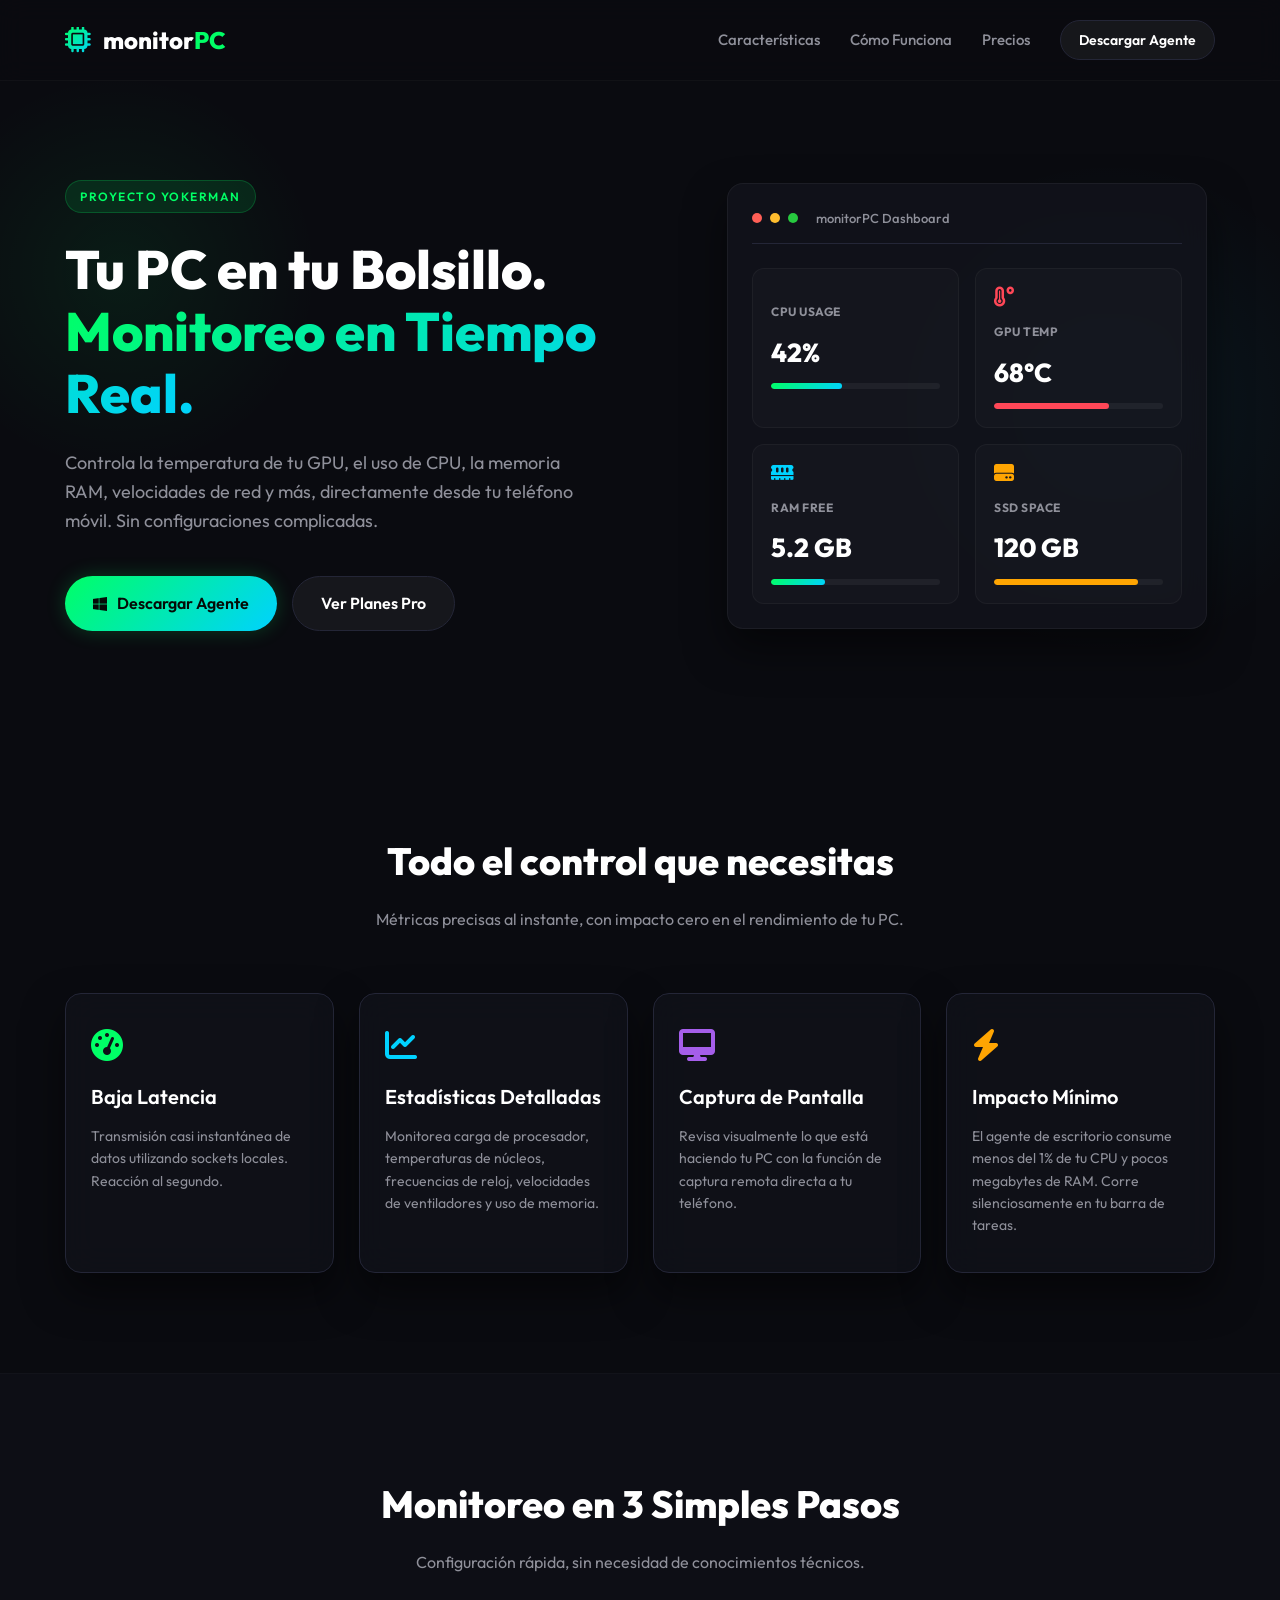
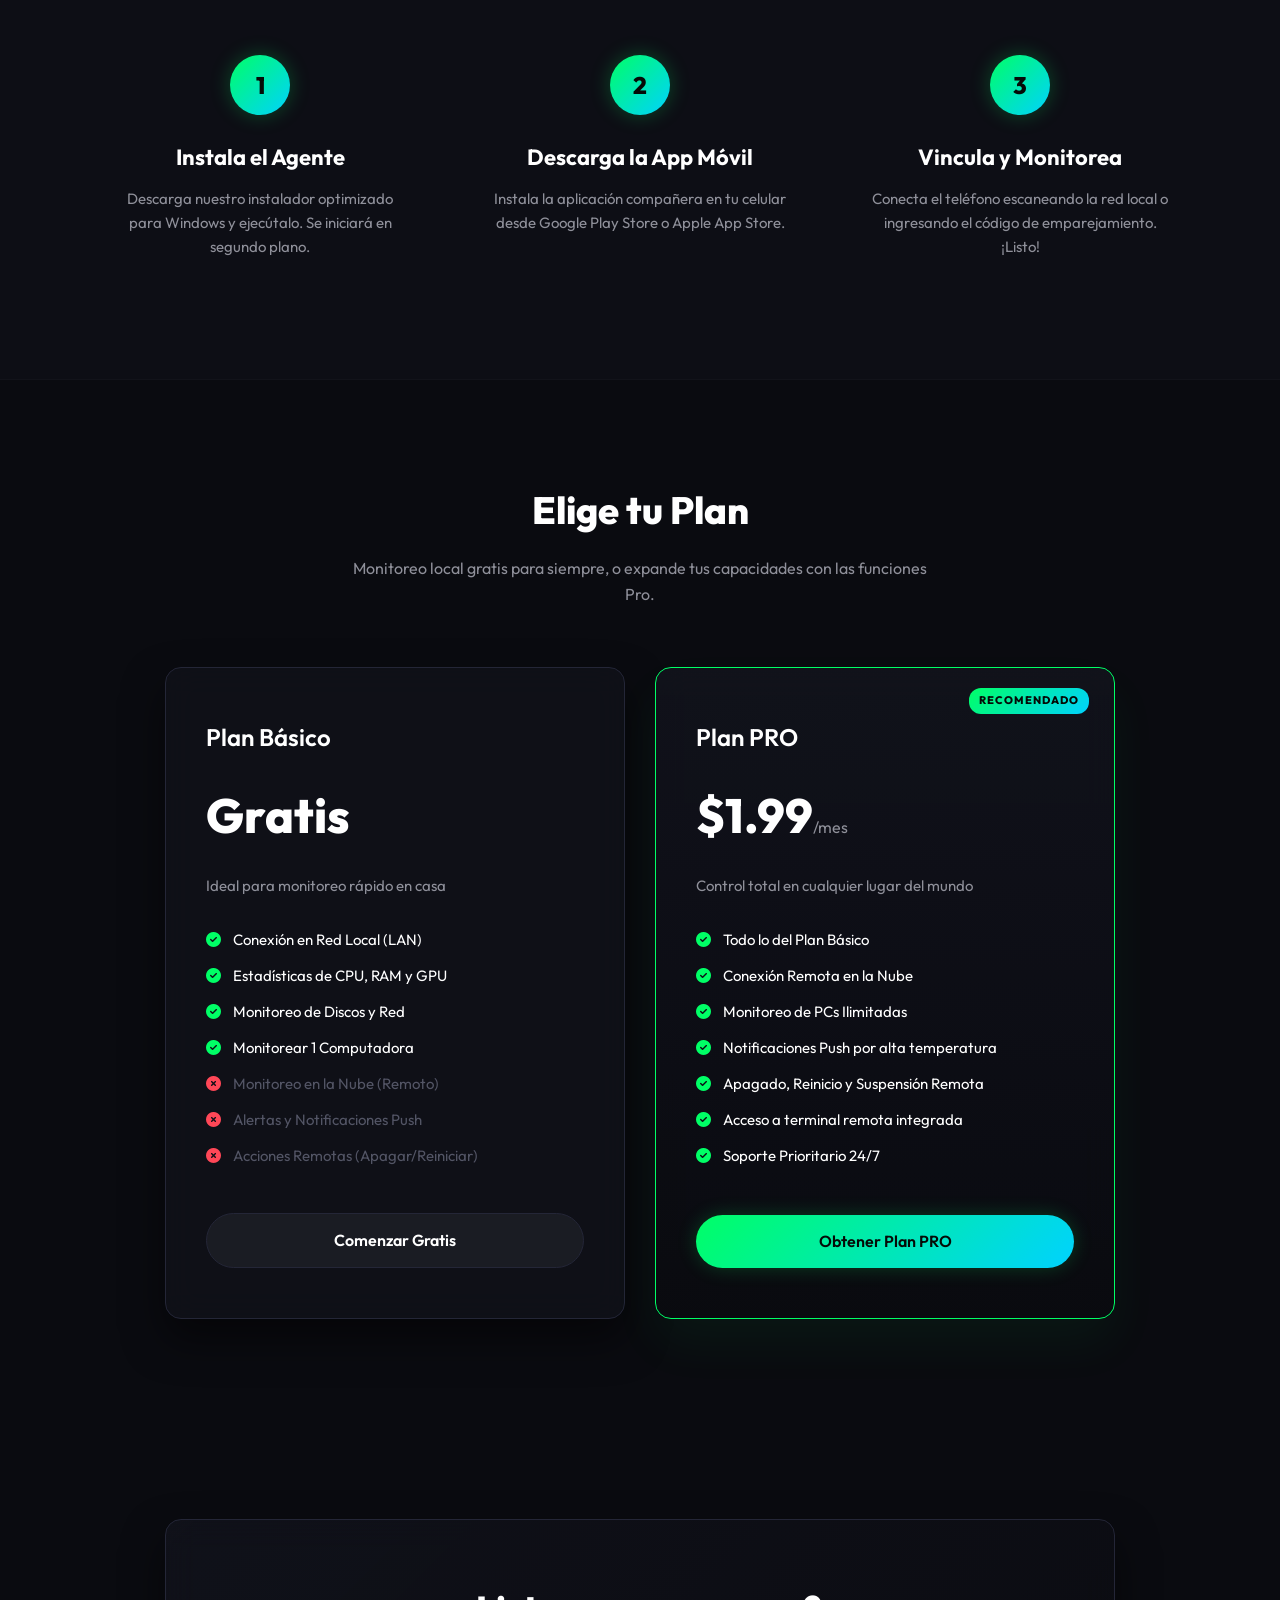
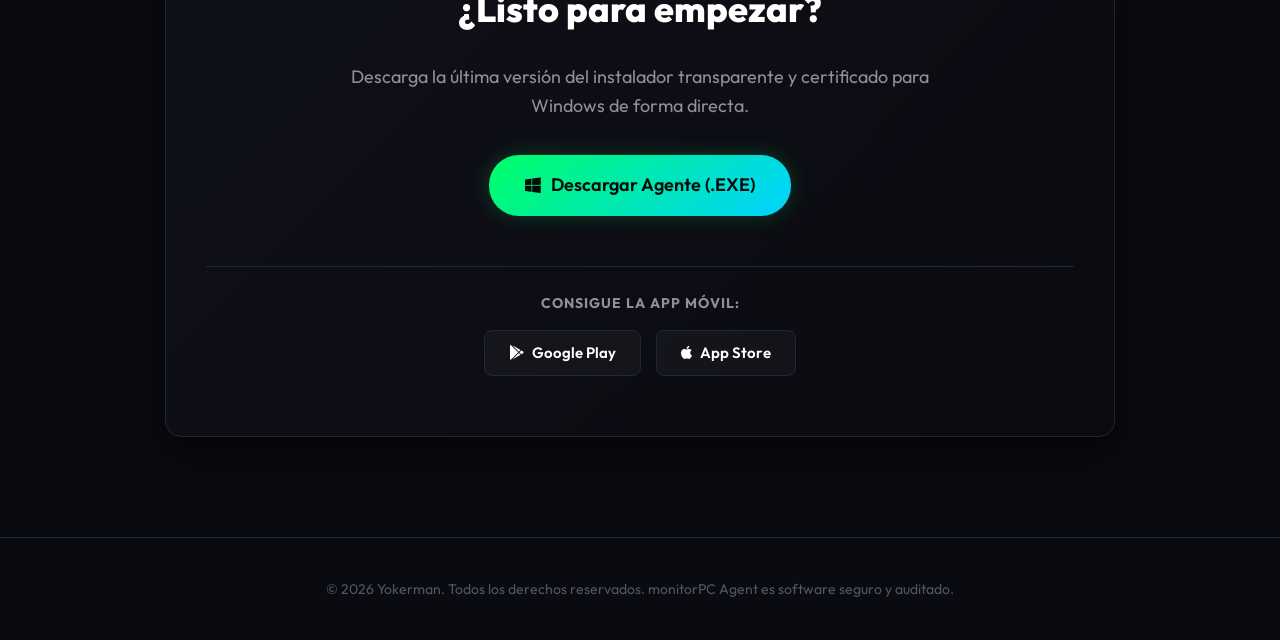
==== landing_page/index.html @ eb31f215 "Implement Freemium licensing logic and update compiled binaries" ====
<!DOCTYPE html>
<html lang="es">
<head>
    <meta charset="UTF-8">
    <meta name="viewport" content="width=device-width, initial-scale=1.0">
    <title>monitorPC | Monitor de Hardware en Tiempo Real</title>
    <!-- Google Fonts: Outfit -->
    <link rel="preconnect" href="https://fonts.googleapis.com">
    <link rel="preconnect" href="https://fonts.gstatic.com" crossorigin>
    <link href="https://fonts.googleapis.com/css2?family=Outfit:wght@300;400;600;800&display=swap" rel="stylesheet">
    <!-- FontAwesome for Icons -->
    <link rel="stylesheet" href="https://cdnjs.cloudflare.com/ajax/libs/font-awesome/6.4.0/css/all.min.css">
    <link rel="stylesheet" href="style.css">
</head>
<body>

    <!-- Header / Navbar -->
    <header>
        <div class="nav-container">
            <a href="#" class="logo">
                <i class="fa-solid fa-microchip logo-icon"></i>
                <span>monitor<span>PC</span></span>
            </a>
            <nav>
                <a href="#features">Características</a>
                <a href="#how-it-works">Cómo Funciona</a>
                <a href="#pricing">Precios</a>
                <a href="#download" class="btn-secondary">Descargar Agente</a>
            </nav>
        </div>
    </header>

    <!-- Hero Section -->
    <section class="hero">
        <div class="hero-glow-1"></div>
        <div class="hero-glow-2"></div>
        <div class="hero-content">
            <div class="badge">PROYECTO YOKERMAN</div>
            <h1>Tu PC en tu Bolsillo.<br><span>Monitoreo en Tiempo Real.</span></h1>
            <p>Controla la temperatura de tu GPU, el uso de CPU, la memoria RAM, velocidades de red y más, directamente desde tu teléfono móvil. Sin configuraciones complicadas.</p>
            <div class="hero-ctas">
                <a href="#download" class="btn-primary">
                    <i class="fa-brands fa-windows"></i> Descargar Agente
                </a>
                <a href="#pricing" class="btn-secondary">
                    Ver Planes Pro
                </a>
            </div>
        </div>
        <div class="hero-preview">
            <div class="preview-card glass">
                <div class="card-header">
                    <span class="dot red"></span>
                    <span class="dot yellow"></span>
                    <span class="dot green"></span>
                    <span class="window-title">monitorPC Dashboard</span>
                </div>
                <div class="metrics-grid">
                    <div class="metric-box">
                        <i class="fa-solid fa-processor icon-cpu"></i>
                        <h4>CPU Usage</h4>
                        <div class="metric-value">42%</div>
                        <div class="progress-bar"><span style="width: 42%"></span></div>
                    </div>
                    <div class="metric-box">
                        <i class="fa-solid fa-temperature-high icon-temp"></i>
                        <h4>GPU Temp</h4>
                        <div class="metric-value">68°C</div>
                        <div class="progress-bar"><span style="width: 68%; background: #ff4757;"></span></div>
                    </div>
                    <div class="metric-box">
                        <i class="fa-solid fa-memory icon-ram"></i>
                        <h4>RAM Free</h4>
                        <div class="metric-value">5.2 GB</div>
                        <div class="progress-bar"><span style="width: 32%"></span></div>
                    </div>
                    <div class="metric-box">
                        <i class="fa-solid fa-hard-drive icon-disk"></i>
                        <h4>SSD Space</h4>
                        <div class="metric-value">120 GB</div>
                        <div class="progress-bar"><span style="width: 85%; background: #ffa502;"></span></div>
                    </div>
                </div>
            </div>
        </div>
    </section>

    <!-- Features Section -->
    <section id="features" class="features">
        <div class="section-title">
            <h2>Todo el control que necesitas</h2>
            <p>Métricas precisas al instante, con impacto cero en el rendimiento de tu PC.</p>
        </div>
        <div class="features-grid">
            <div class="feature-card glass">
                <i class="fa-solid fa-gauge-high card-icon green-icon"></i>
                <h3>Baja Latencia</h3>
                <p>Transmisión casi instantánea de datos utilizando sockets locales. Reacción al segundo.</p>
            </div>
            <div class="feature-card glass">
                <i class="fa-solid fa-chart-line card-icon blue-icon"></i>
                <h3>Estadísticas Detalladas</h3>
                <p>Monitorea carga de procesador, temperaturas de núcleos, frecuencias de reloj, velocidades de ventiladores y uso de memoria.</p>
            </div>
            <div class="feature-card glass">
                <i class="fa-solid fa-desktop card-icon purple-icon"></i>
                <h3>Captura de Pantalla</h3>
                <p>Revisa visualmente lo que está haciendo tu PC con la función de captura remota directa a tu teléfono.</p>
            </div>
            <div class="feature-card glass">
                <i class="fa-solid fa-bolt card-icon gold-icon"></i>
                <h3>Impacto Mínimo</h3>
                <p>El agente de escritorio consume menos del 1% de tu CPU y pocos megabytes de RAM. Corre silenciosamente en tu barra de tareas.</p>
            </div>
        </div>
    </section>

    <!-- How It Works Section -->
    <section id="how-it-works" class="how-it-works">
        <div class="section-title">
            <h2>Monitoreo en 3 Simples Pasos</h2>
            <p>Configuración rápida, sin necesidad de conocimientos técnicos.</p>
        </div>
        <div class="steps-container">
            <div class="step-card">
                <div class="step-num">1</div>
                <h3>Instala el Agente</h3>
                <p>Descarga nuestro instalador optimizado para Windows y ejecútalo. Se iniciará en segundo plano.</p>
            </div>
            <div class="step-card">
                <div class="step-num">2</div>
                <h3>Descarga la App Móvil</h3>
                <p>Instala la aplicación compañera en tu celular desde Google Play Store o Apple App Store.</p>
            </div>
            <div class="step-card">
                <div class="step-num">3</div>
                <h3>Vincula y Monitorea</h3>
                <p>Conecta el teléfono escaneando la red local o ingresando el código de emparejamiento. ¡Listo!</p>
            </div>
        </div>
    </section>

    <!-- Pricing (Freemium Table) Section -->
    <section id="pricing" class="pricing">
        <div class="section-title">
            <h2>Elige tu Plan</h2>
            <p>Monitoreo local gratis para siempre, o expande tus capacidades con las funciones Pro.</p>
        </div>
        <div class="pricing-container">
            <!-- Free Plan -->
            <div class="price-card glass">
                <h3>Plan Básico</h3>
                <div class="price">Gratis</div>
                <p class="price-desc">Ideal para monitoreo rápido en casa</p>
                <ul>
                    <li><i class="fa-solid fa-circle-check text-green"></i> Conexión en Red Local (LAN)</li>
                    <li><i class="fa-solid fa-circle-check text-green"></i> Estadísticas de CPU, RAM y GPU</li>
                    <li><i class="fa-solid fa-circle-check text-green"></i> Monitoreo de Discos y Red</li>
                    <li><i class="fa-solid fa-circle-check text-green"></i> Monitorear 1 Computadora</li>
                    <li class="disabled"><i class="fa-solid fa-circle-xmark text-red"></i> Monitoreo en la Nube (Remoto)</li>
                    <li class="disabled"><i class="fa-solid fa-circle-xmark text-red"></i> Alertas y Notificaciones Push</li>
                    <li class="disabled"><i class="fa-solid fa-circle-xmark text-red"></i> Acciones Remotas (Apagar/Reiniciar)</li>
                </ul>
                <a href="#download" class="btn-secondary">Comenzar Gratis</a>
            </div>

            <!-- Pro Plan -->
            <div class="price-card glass premium">
                <div class="popular-tag">RECOMENDADO</div>
                <h3>Plan PRO</h3>
                <div class="price">$1.99<span>/mes</span></div>
                <p class="price-desc">Control total en cualquier lugar del mundo</p>
                <ul>
                    <li><i class="fa-solid fa-circle-check text-green"></i> Todo lo del Plan Básico</li>
                    <li><i class="fa-solid fa-circle-check text-green"></i> Conexión Remota en la Nube</li>
                    <li><i class="fa-solid fa-circle-check text-green"></i> Monitoreo de PCs Ilimitadas</li>
                    <li><i class="fa-solid fa-circle-check text-green"></i> Notificaciones Push por alta temperatura</li>
                    <li><i class="fa-solid fa-circle-check text-green"></i> Apagado, Reinicio y Suspensión Remota</li>
                    <li><i class="fa-solid fa-circle-check text-green"></i> Acceso a terminal remota integrada</li>
                    <li><i class="fa-solid fa-circle-check text-green"></i> Soporte Prioritario 24/7</li>
                </ul>
                <a href="#" class="btn-primary">Obtener Plan PRO</a>
            </div>
        </div>
    </section>

    <!-- Download Section -->
    <section id="download" class="download-section">
        <div class="download-container glass">
            <h2>¿Listo para empezar?</h2>
            <p>Descarga la última versión del instalador transparente y certificado para Windows de forma directa.</p>
            <div class="download-buttons">
                <a href="https://github.com/Yokerman41/monitorpc-agent/releases/download/v1.0.0/Instalador-monitorPC-Agent.exe" class="btn-primary">
                    <i class="fa-brands fa-windows"></i> Descargar Agente (.EXE)
                </a>
            </div>
            <div class="app-stores">
                <h4>Consigue la App Móvil:</h4>
                <div class="stores-badges">
                    <a href="#" class="store-badge"><i class="fa-brands fa-google-play"></i> Google Play</a>
                    <a href="#" class="store-badge"><i class="fa-brands fa-apple"></i> App Store</a>
                </div>
            </div>
        </div>
    </section>

    <!-- Footer -->
    <footer>
        <div class="footer-container">
            <p>&copy; 2026 Yokerman. Todos los derechos reservados. monitorPC Agent es software seguro y auditado.</p>
        </div>
    </footer>

</body>
</html>
---- landing_page/style.css ----
/* Reset & Base Styles */
* {
    margin: 0;
    padding: 0;
    box-sizing: border-box;
}

:root {
    --bg-dark: #0a0b10;
    --surface-dark: #12131C;
    --surface-glow: rgba(18, 19, 28, 0.7);
    --border-color: #242637;
    --accent-green: #00FF66;
    --accent-blue: #00D2FF;
    --accent-purple: #8A2BE2;
    --text-white: #ffffff;
    --text-gray: #8F909A;
    --text-muted: #535565;
    --gradient-glow: linear-gradient(135deg, var(--accent-green), var(--accent-blue));
    --gradient-purple: linear-gradient(135deg, var(--accent-blue), var(--accent-purple));
    --shadow-premium: 0 20px 40px rgba(0, 0, 0, 0.5);
    --font-outfit: 'Outfit', sans-serif;
}

html {
    scroll-behavior: smooth;
}

body {
    background-color: var(--bg-dark);
    color: var(--text-white);
    font-family: var(--font-outfit);
    line-height: 1.6;
    overflow-x: hidden;
}

/* Glassmorphism Utility */
.glass {
    background: var(--surface-glow);
    backdrop-filter: blur(16px);
    -webkit-backdrop-filter: blur(16px);
    border: 1px solid var(--border-color);
    border-radius: 16px;
    box-shadow: var(--shadow-premium);
}

/* Custom Scrollbar */
::-webkit-scrollbar {
    width: 10px;
}
::-webkit-scrollbar-track {
    background: var(--bg-dark);
}
::-webkit-scrollbar-thumb {
    background: var(--border-color);
    border-radius: 5px;
}
::-webkit-scrollbar-thumb:hover {
    background: var(--text-muted);
}

/* Helper Buttons */
.btn-primary {
    background: var(--gradient-glow);
    color: #050b07;
    padding: 14px 28px;
    border-radius: 30px;
    text-decoration: none;
    font-weight: 600;
    font-size: 16px;
    transition: all 0.3s ease;
    display: inline-flex;
    align-items: center;
    gap: 10px;
    box-shadow: 0 0 20px rgba(0, 255, 102, 0.2);
    border: none;
    cursor: pointer;
}

.btn-primary:hover {
    transform: translateY(-2px);
    box-shadow: 0 0 30px rgba(0, 255, 102, 0.4);
}

.btn-secondary {
    background: rgba(255, 255, 255, 0.05);
    color: var(--text-white);
    padding: 14px 28px;
    border-radius: 30px;
    text-decoration: none;
    font-weight: 600;
    font-size: 16px;
    transition: all 0.3s ease;
    border: 1px solid var(--border-color);
    display: inline-flex;
    align-items: center;
    gap: 10px;
    cursor: pointer;
}

.btn-secondary:hover {
    background: rgba(255, 255, 255, 0.1);
    border-color: var(--text-gray);
    transform: translateY(-2px);
}

/* Header & Navigation */
header {
    position: fixed;
    top: 0;
    left: 0;
    width: 100%;
    z-index: 1000;
    background: rgba(10, 11, 16, 0.8);
    backdrop-filter: blur(12px);
    border-bottom: 1px solid rgba(255, 255, 255, 0.03);
}

.nav-container {
    max-width: 1200px;
    margin: 0 auto;
    padding: 20px 25px;
    display: flex;
    justify-content: space-between;
    align-items: center;
}

.logo {
    display: flex;
    align-items: center;
    gap: 12px;
    text-decoration: none;
    font-size: 24px;
    font-weight: 800;
    color: var(--text-white);
}

.logo-icon {
    font-size: 26px;
    background: var(--gradient-glow);
    -webkit-background-clip: text;
    -webkit-text-fill-color: transparent;
}

.logo span span {
    color: var(--accent-green);
}

nav {
    display: flex;
    align-items: center;
    gap: 30px;
}

nav a:not(.btn-secondary) {
    color: var(--text-gray);
    text-decoration: none;
    font-size: 15px;
    font-weight: 500;
    transition: color 0.3s ease;
}

nav a:not(.btn-secondary):hover {
    color: var(--accent-green);
}

nav .btn-secondary {
    padding: 8px 18px;
    font-size: 14px;
}

/* Hero Section */
.hero {
    position: relative;
    padding: 180px 25px 100px;
    max-width: 1200px;
    margin: 0 auto;
    display: grid;
    grid-template-columns: 1.2fr 1fr;
    gap: 60px;
    align-items: center;
}

.hero-glow-1 {
    position: absolute;
    top: 10%;
    left: -10%;
    width: 400px;
    height: 400px;
    background: radial-gradient(circle, rgba(0, 255, 102, 0.07) 0%, transparent 70%);
    z-index: -1;
}

.hero-glow-2 {
    position: absolute;
    bottom: 10%;
    right: -10%;
    width: 500px;
    height: 500px;
    background: radial-gradient(circle, rgba(0, 210, 255, 0.07) 0%, transparent 70%);
    z-index: -1;
}

.hero-content {
    display: flex;
    flex-direction: column;
    gap: 25px;
}

.badge {
    background: rgba(0, 255, 102, 0.1);
    color: var(--accent-green);
    border: 1px solid rgba(0, 255, 102, 0.2);
    padding: 6px 14px;
    border-radius: 20px;
    font-size: 12px;
    font-weight: 600;
    letter-spacing: 1.5px;
    align-self: flex-start;
}

.hero h1 {
    font-size: 54px;
    line-height: 1.15;
    font-weight: 800;
}

.hero h1 span {
    background: var(--gradient-glow);
    -webkit-background-clip: text;
    -webkit-text-fill-color: transparent;
}

.hero p {
    font-size: 18px;
    color: var(--text-gray);
    max-width: 520px;
}

.hero-ctas {
    display: flex;
    gap: 15px;
    margin-top: 15px;
}

/* Dashboard Mockup Preview */
.hero-preview {
    position: relative;
    display: flex;
    justify-content: center;
}

.preview-card {
    width: 100%;
    max-width: 480px;
    padding: 24px;
    background: rgba(18, 19, 28, 0.85);
    border: 1px solid rgba(255, 255, 255, 0.05);
}

.card-header {
    display: flex;
    align-items: center;
    gap: 8px;
    margin-bottom: 24px;
    padding-bottom: 15px;
    border-bottom: 1px solid var(--border-color);
}

.dot {
    width: 10px;
    height: 10px;
    border-radius: 50%;
}
.red { background: #ff5f56; }
.yellow { background: #ffbd2e; }
.green { background: #27c93f; }

.window-title {
    font-size: 13px;
    color: var(--text-gray);
    margin-left: 10px;
    font-weight: 500;
}

.metrics-grid {
    display: grid;
    grid-template-columns: 1fr 1fr;
    gap: 16px;
}

.metric-box {
    background: rgba(255, 255, 255, 0.02);
    border: 1px solid rgba(255, 255, 255, 0.04);
    padding: 18px;
    border-radius: 12px;
    display: flex;
    flex-direction: column;
    gap: 10px;
    transition: transform 0.3s ease;
}

.metric-box:hover {
    transform: translateY(-2px);
    background: rgba(255, 255, 255, 0.04);
}

.metric-box i {
    font-size: 20px;
    margin-bottom: 5px;
}

.icon-cpu { color: var(--accent-green); }
.icon-temp { color: #ff4757; }
.icon-ram { color: var(--accent-blue); }
.icon-disk { color: #ffa502; }

.metric-box h4 {
    font-size: 12px;
    color: var(--text-gray);
    text-transform: uppercase;
    letter-spacing: 0.5px;
}

.metric-value {
    font-size: 26px;
    font-weight: 800;
}

.progress-bar {
    width: 100%;
    height: 6px;
    background: rgba(255, 255, 255, 0.05);
    border-radius: 3px;
    overflow: hidden;
}

.progress-bar span {
    display: block;
    height: 100%;
    background: var(--gradient-glow);
    border-radius: 3px;
}

/* Sections Global Styles */
section {
    padding: 100px 25px;
}

.section-title {
    text-align: center;
    max-width: 600px;
    margin: 0 auto 60px;
}

.section-title h2 {
    font-size: 38px;
    font-weight: 800;
    margin-bottom: 15px;
}

.section-title p {
    color: var(--text-gray);
    font-size: 16px;
}

/* Features Cards */
.features {
    max-width: 1200px;
    margin: 0 auto;
}

.features-grid {
    display: grid;
    grid-template-columns: repeat(auto-fit, minmax(260px, 1fr));
    gap: 25px;
}

.feature-card {
    padding: 35px 25px;
    transition: all 0.3s ease;
}

.feature-card:hover {
    transform: translateY(-5px);
    border-color: rgba(0, 255, 102, 0.3);
    box-shadow: 0 20px 40px rgba(0, 255, 102, 0.03);
}

.card-icon {
    font-size: 32px;
    margin-bottom: 20px;
}

.green-icon { color: var(--accent-green); }
.blue-icon { color: var(--accent-blue); }
.purple-icon { color: #a55eea; }
.gold-icon { color: #ffa502; }

.feature-card h3 {
    font-size: 20px;
    font-weight: 600;
    margin-bottom: 12px;
}

.feature-card p {
    color: var(--text-gray);
    font-size: 14px;
}

/* How It Works Section */
.how-it-works {
    background: rgba(18, 19, 28, 0.4);
    border-top: 1px solid rgba(255, 255, 255, 0.02);
    border-bottom: 1px solid rgba(255, 255, 255, 0.02);
}

.steps-container {
    max-width: 1100px;
    margin: 0 auto;
    display: grid;
    grid-template-columns: repeat(auto-fit, minmax(280px, 1fr));
    gap: 40px;
}

.step-card {
    text-align: center;
    position: relative;
    padding: 20px;
}

.step-num {
    width: 60px;
    height: 60px;
    background: var(--gradient-glow);
    color: #050b07;
    font-size: 24px;
    font-weight: 800;
    border-radius: 50%;
    display: flex;
    align-items: center;
    justify-content: center;
    margin: 0 auto 25px;
    box-shadow: 0 0 20px rgba(0, 255, 102, 0.25);
}

.step-card h3 {
    font-size: 22px;
    margin-bottom: 12px;
}

.step-card p {
    color: var(--text-gray);
    font-size: 15px;
}

/* Pricing / Freemium Table Section */
.pricing {
    max-width: 1000px;
    margin: 0 auto;
}

.pricing-container {
    display: grid;
    grid-template-columns: 1fr 1fr;
    gap: 30px;
    align-items: stretch;
}

.price-card {
    padding: 50px 40px;
    display: flex;
    flex-direction: column;
    gap: 20px;
    position: relative;
    transition: all 0.3s ease;
}

.price-card.premium {
    border-color: var(--accent-green);
    background: linear-gradient(180deg, rgba(18, 19, 28, 0.9) 0%, rgba(10, 11, 16, 0.95) 100%);
    box-shadow: 0 25px 50px rgba(0, 255, 102, 0.05);
}

.popular-tag {
    position: absolute;
    top: 20px;
    right: 25px;
    background: var(--gradient-glow);
    color: #050b07;
    font-size: 11px;
    font-weight: 800;
    padding: 4px 10px;
    border-radius: 12px;
    letter-spacing: 1px;
}

.price-card h3 {
    font-size: 24px;
    font-weight: 600;
}

.price {
    font-size: 48px;
    font-weight: 800;
}

.price span {
    font-size: 16px;
    color: var(--text-gray);
    font-weight: 400;
}

.price-desc {
    color: var(--text-gray);
    font-size: 15px;
    margin-bottom: 10px;
}

.price-card ul {
    list-style: none;
    display: flex;
    flex-direction: column;
    gap: 12px;
    margin-bottom: 25px;
    flex-grow: 1;
}

.price-card ul li {
    display: flex;
    align-items: center;
    gap: 12px;
    font-size: 15px;
}

.price-card ul li.disabled {
    color: var(--text-muted);
}

.text-green { color: var(--accent-green); }
.text-red { color: #ff4757; }

.price-card .btn-primary,
.price-card .btn-secondary {
    justify-content: center;
    width: 100%;
}

/* Download Section */
.download-section {
    max-width: 1000px;
    margin: 0 auto;
}

.download-container {
    padding: 60px 40px;
    text-align: center;
    display: flex;
    flex-direction: column;
    align-items: center;
    gap: 25px;
    background: linear-gradient(135deg, rgba(18, 19, 28, 0.8) 0%, rgba(10, 11, 16, 0.9) 100%);
}

.download-container h2 {
    font-size: 36px;
    font-weight: 800;
}

.download-container p {
    color: var(--text-gray);
    font-size: 18px;
    max-width: 600px;
}

.download-buttons {
    margin: 10px 0;
}

.download-buttons .btn-primary {
    font-size: 18px;
    padding: 16px 36px;
}

.app-stores {
    width: 100%;
    border-top: 1px solid var(--border-color);
    padding-top: 25px;
    margin-top: 15px;
}

.app-stores h4 {
    color: var(--text-gray);
    font-size: 14px;
    text-transform: uppercase;
    letter-spacing: 1px;
    margin-bottom: 15px;
}

.stores-badges {
    display: flex;
    gap: 15px;
    justify-content: center;
}

.store-badge {
    background: rgba(255, 255, 255, 0.03);
    border: 1px solid var(--border-color);
    padding: 10px 24px;
    border-radius: 8px;
    text-decoration: none;
    color: var(--text-white);
    font-weight: 600;
    font-size: 15px;
    display: inline-flex;
    align-items: center;
    gap: 8px;
    transition: all 0.3s ease;
}

.store-badge:hover {
    background: rgba(255, 255, 255, 0.08);
    transform: translateY(-2px);
}

/* Footer */
footer {
    border-top: 1px solid var(--border-color);
    padding: 40px 25px;
    text-align: center;
}

.footer-container p {
    color: var(--text-muted);
    font-size: 14px;
}

/* Responsive Design */
@media (max-width: 900px) {
    .hero {
        grid-template-columns: 1fr;
        text-align: center;
        gap: 40px;
        padding-top: 140px;
    }
    
    .hero h1 {
        font-size: 40px;
    }
    
    .hero p {
        margin: 0 auto;
    }
    
    .hero-ctas {
        justify-content: center;
    }
    
    .pricing-container {
        grid-template-columns: 1fr;
        max-width: 500px;
        margin: 0 auto;
    }
}

@media (max-width: 600px) {
    nav {
        display: none; /* simple burger menu could go here, keeping it basic for now */
    }
    
    .section-title h2 {
        font-size: 30px;
    }
    
    .price-card {
        padding: 35px 20px;
    }
    
    .download-container {
        padding: 40px 20px;
    }
}
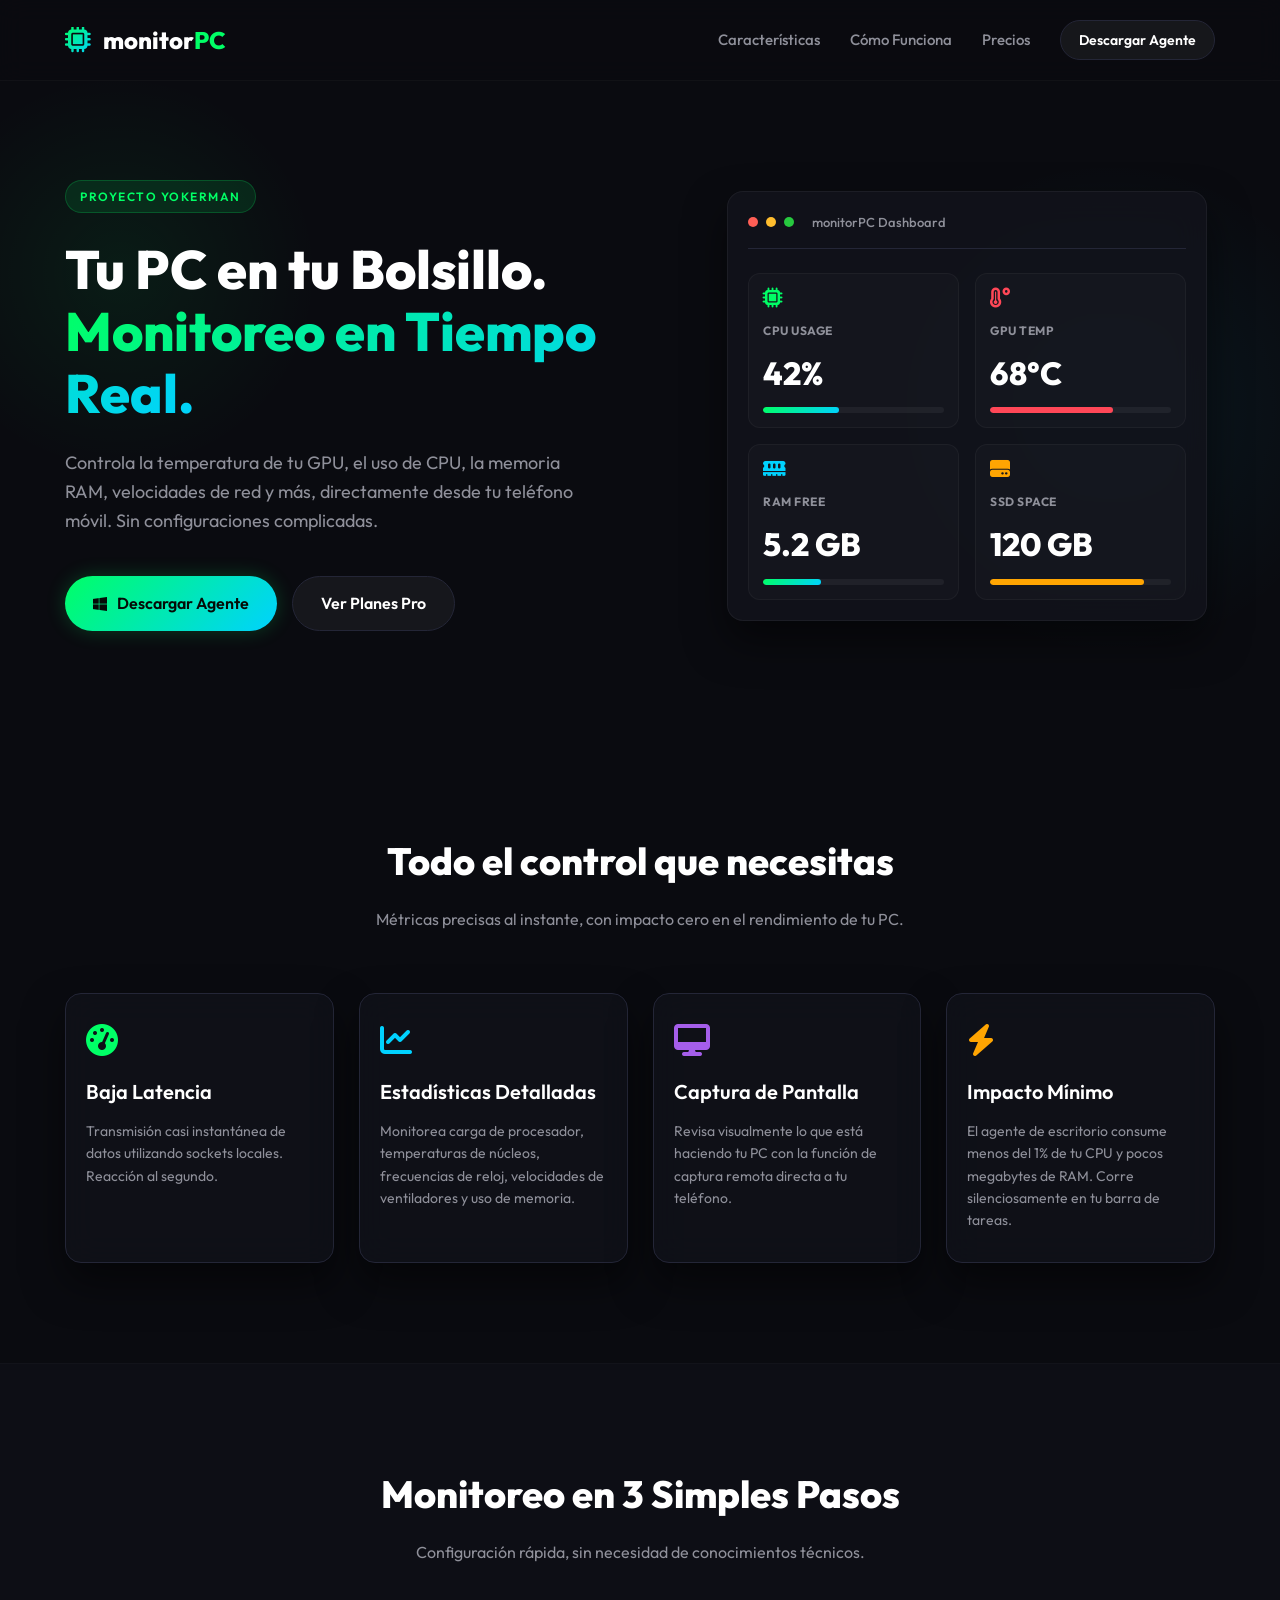
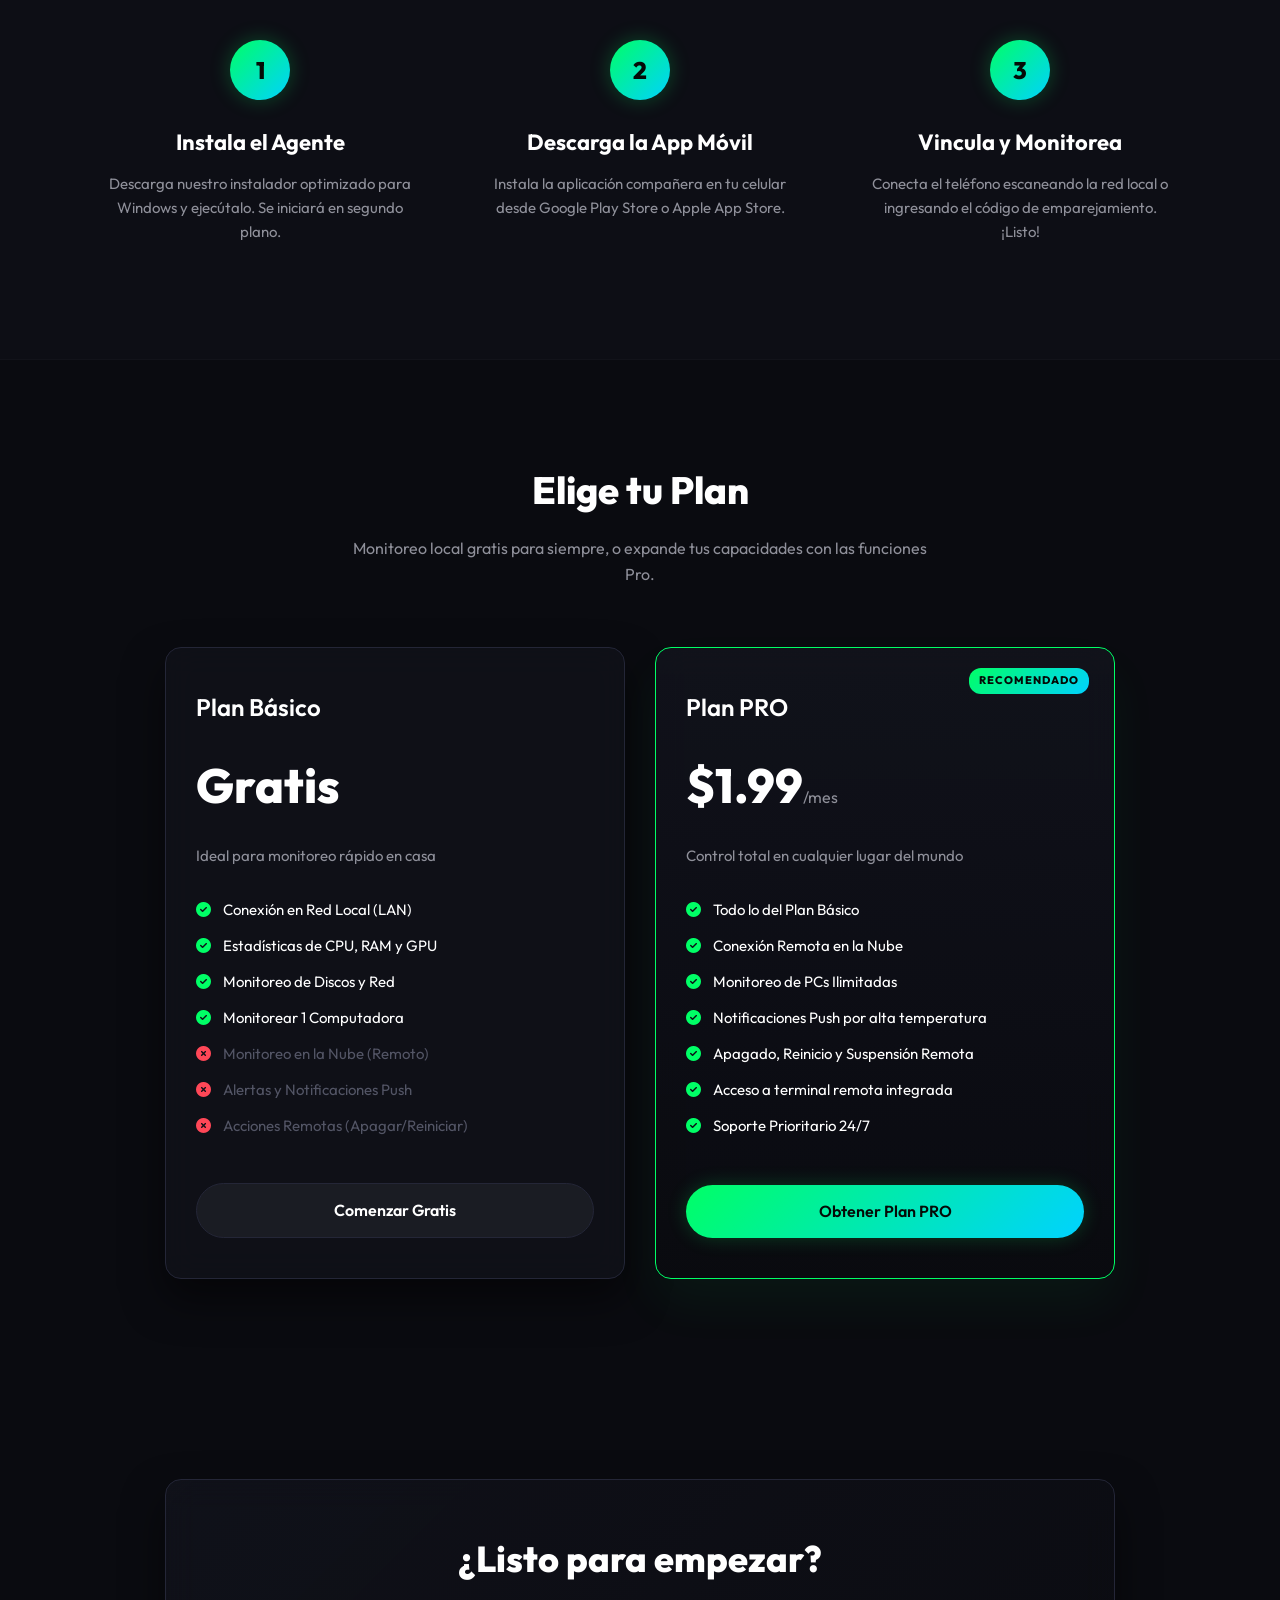
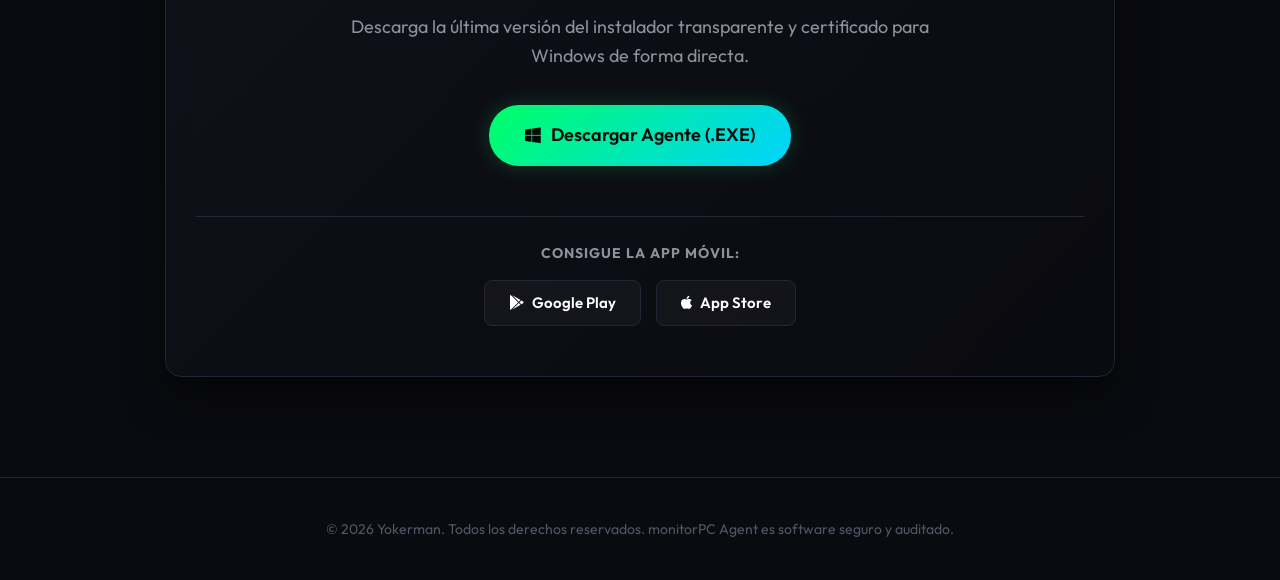
==== commit 1de5d095: "Fix path resolution crash and visual bugs on landing page, ready for 1.0.1" ====
--- a/landing_page/index.html
+++ b/landing_page/index.html
@@ -57,7 +57,7 @@
                 </div>
                 <div class="metrics-grid">
                     <div class="metric-box">
-                        <i class="fa-solid fa-processor icon-cpu"></i>
+                        <i class="fa-solid fa-microchip icon-cpu"></i>
                         <h4>CPU Usage</h4>
                         <div class="metric-value">42%</div>
                         <div class="progress-bar"><span style="width: 42%"></span></div>
--- a/landing_page/style.css
+++ b/landing_page/style.css
@@ -253,7 +253,7 @@
 .preview-card {
     width: 100%;
     max-width: 480px;
-    padding: 24px;
+    padding: 20px;
     background: rgba(18, 19, 28, 0.85);
     border: 1px solid rgba(255, 255, 255, 0.05);
 }
@@ -292,11 +292,11 @@
 .metric-box {
     background: rgba(255, 255, 255, 0.02);
     border: 1px solid rgba(255, 255, 255, 0.04);
-    padding: 18px;
+    padding: 14px;
     border-radius: 12px;
     display: flex;
     flex-direction: column;
-    gap: 10px;
+    gap: 8px;
     transition: transform 0.3s ease;
 }
 
@@ -323,7 +323,7 @@
 }
 
 .metric-value {
-    font-size: 26px;
+    font-size: 32px;
     font-weight: 800;
 }
 
@@ -372,12 +372,24 @@
 
 .features-grid {
     display: grid;
-    grid-template-columns: repeat(auto-fit, minmax(260px, 1fr));
+    grid-template-columns: repeat(4, 1fr);
     gap: 25px;
 }
 
+@media (max-width: 992px) {
+    .features-grid {
+        grid-template-columns: repeat(2, 1fr);
+    }
+}
+
+@media (max-width: 576px) {
+    .features-grid {
+        grid-template-columns: 1fr;
+    }
+}
+
 .feature-card {
-    padding: 35px 25px;
+    padding: 30px 20px;
     transition: all 0.3s ease;
 }
 
@@ -426,7 +438,7 @@
 .step-card {
     text-align: center;
     position: relative;
-    padding: 20px;
+    padding: 15px;
 }
 
 .step-num {
@@ -468,7 +480,7 @@
 }
 
 .price-card {
-    padding: 50px 40px;
+    padding: 40px 30px;
     display: flex;
     flex-direction: column;
     gap: 20px;
@@ -553,7 +565,7 @@
 }
 
 .download-container {
-    padding: 60px 40px;
+    padding: 50px 30px;
     text-align: center;
     display: flex;
     flex-direction: column;
